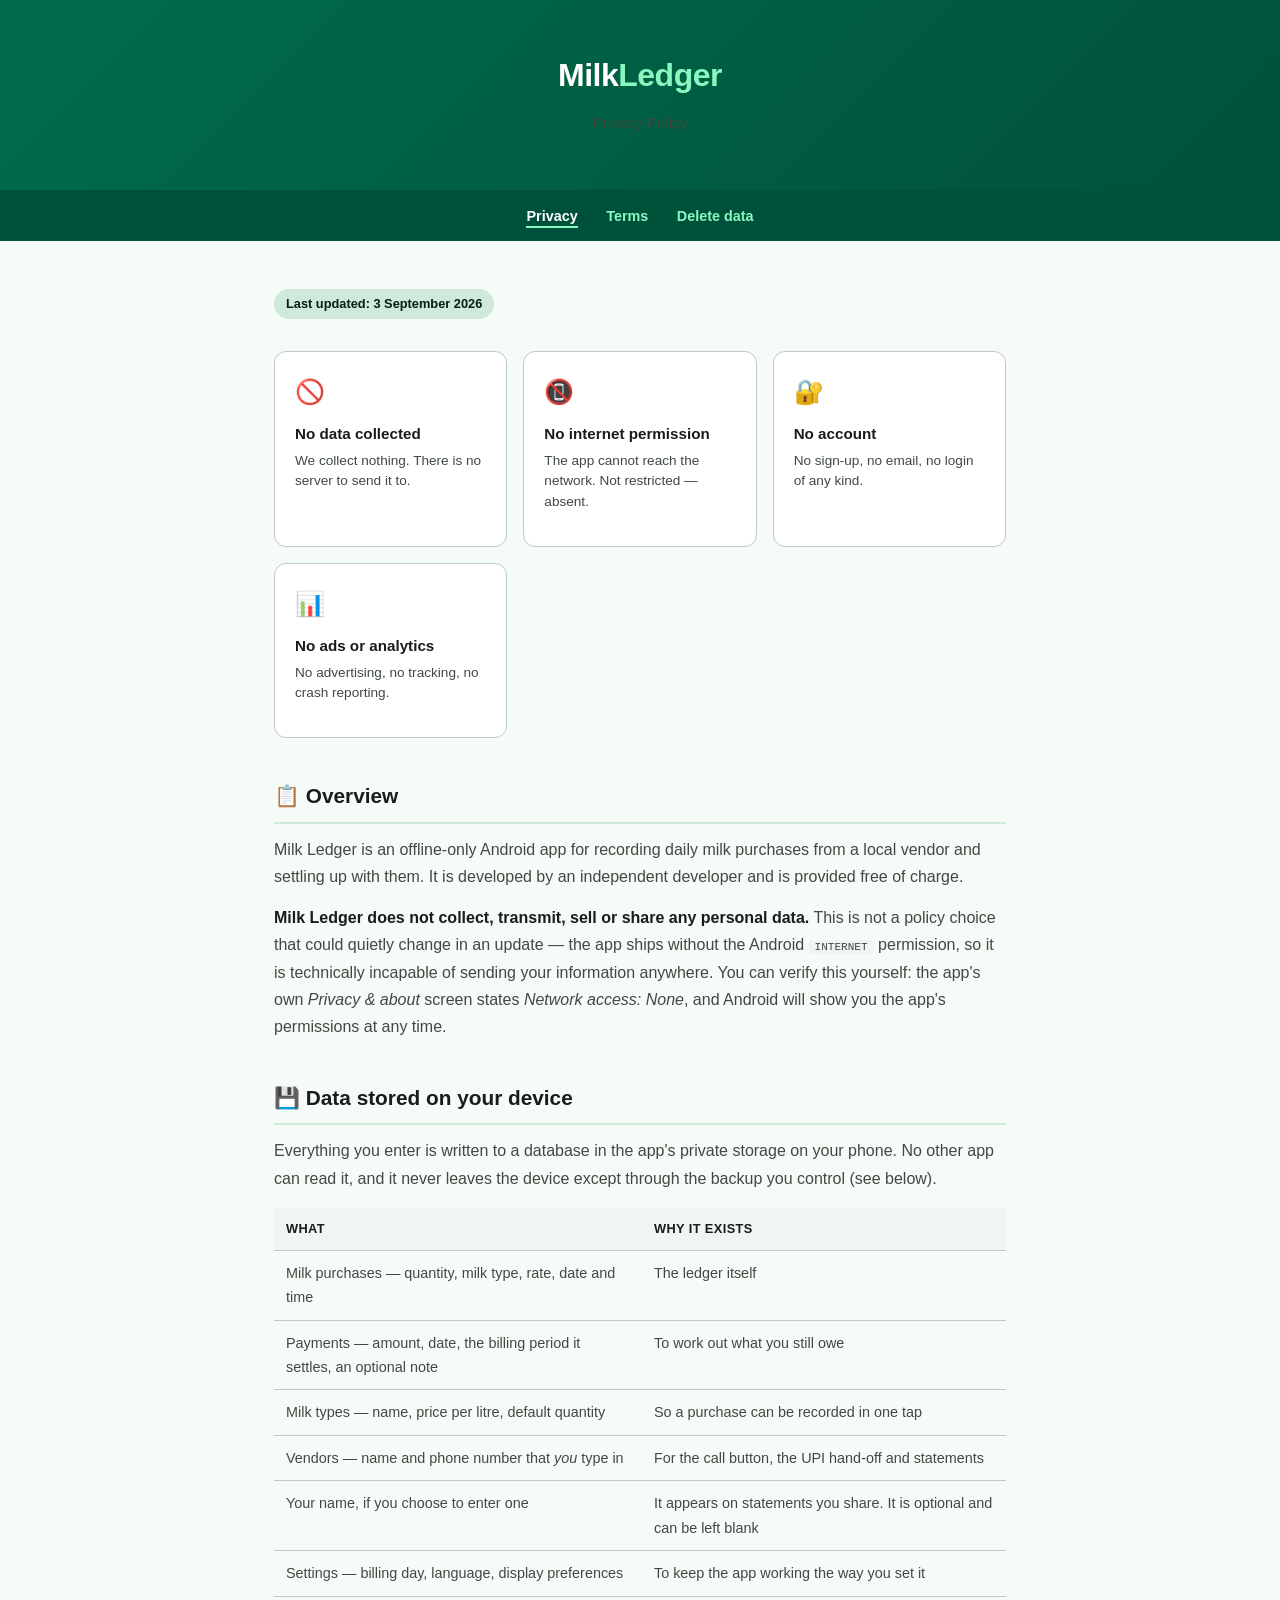
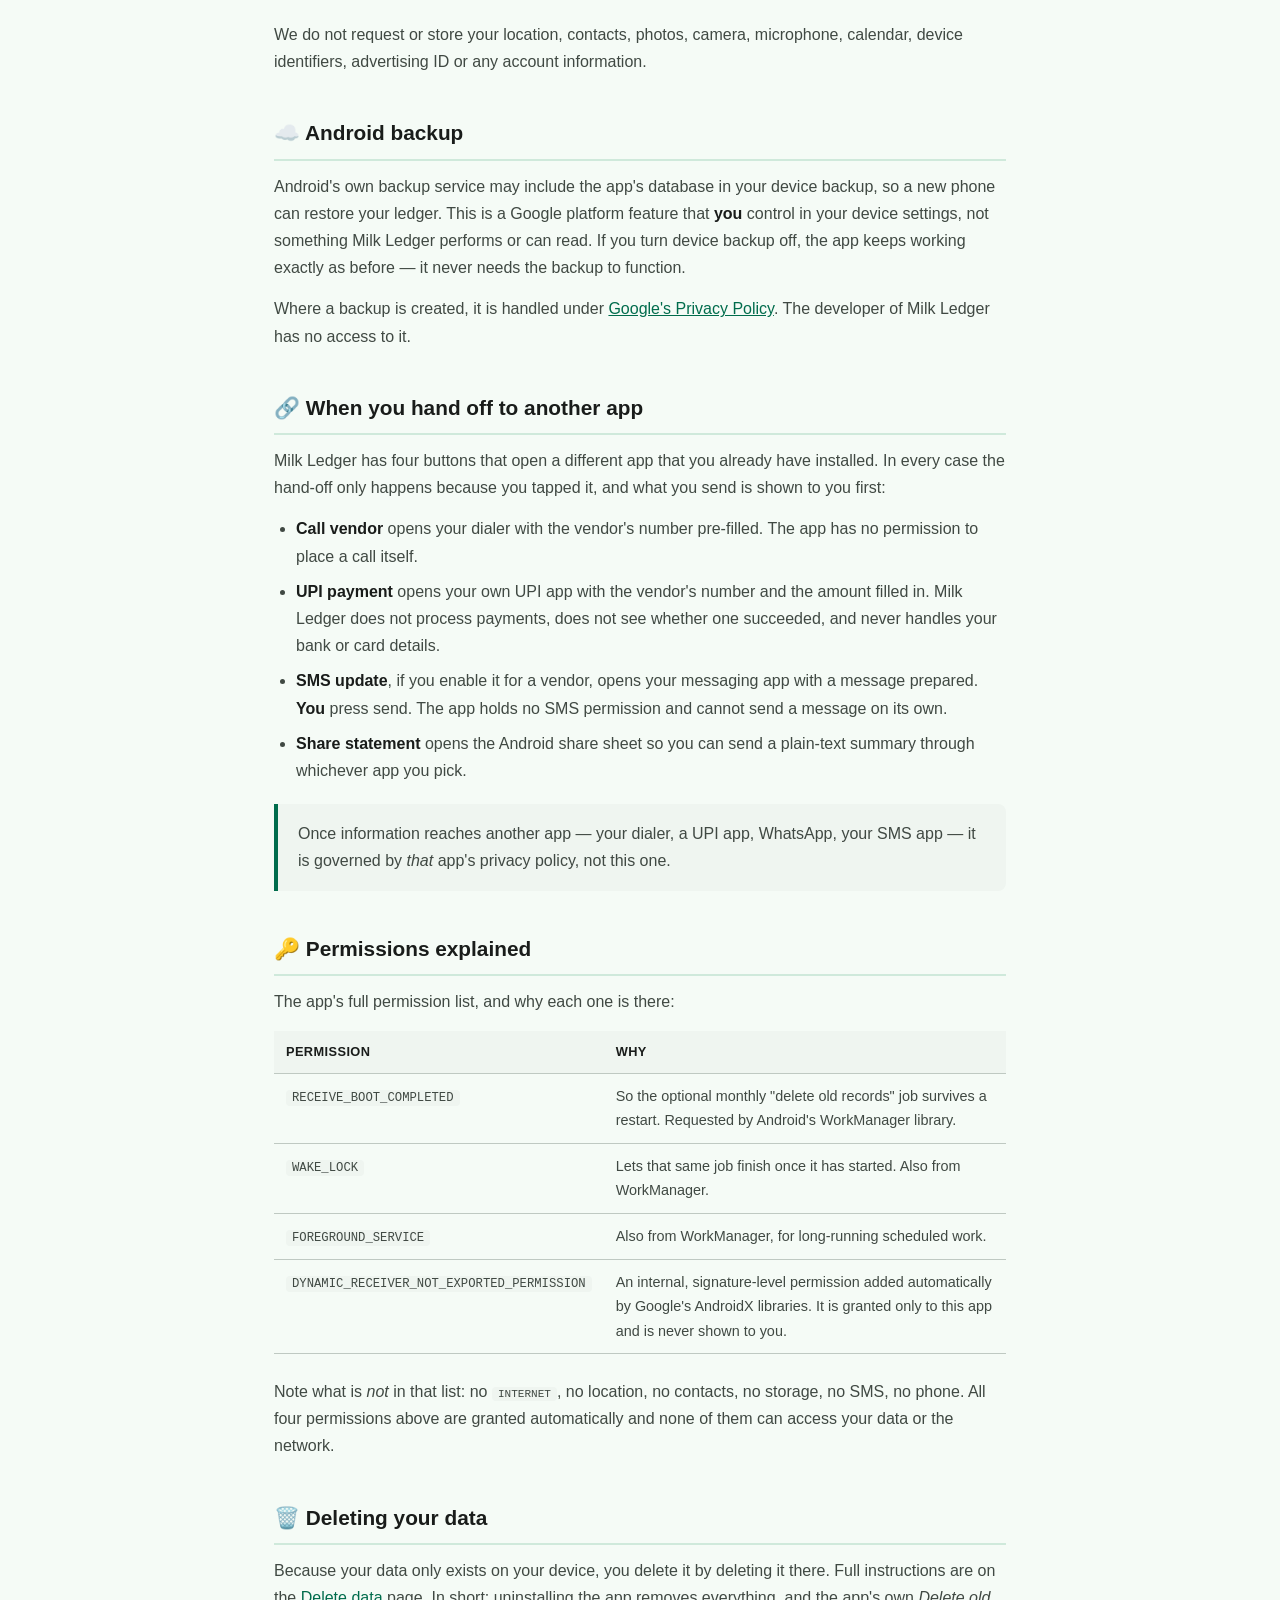
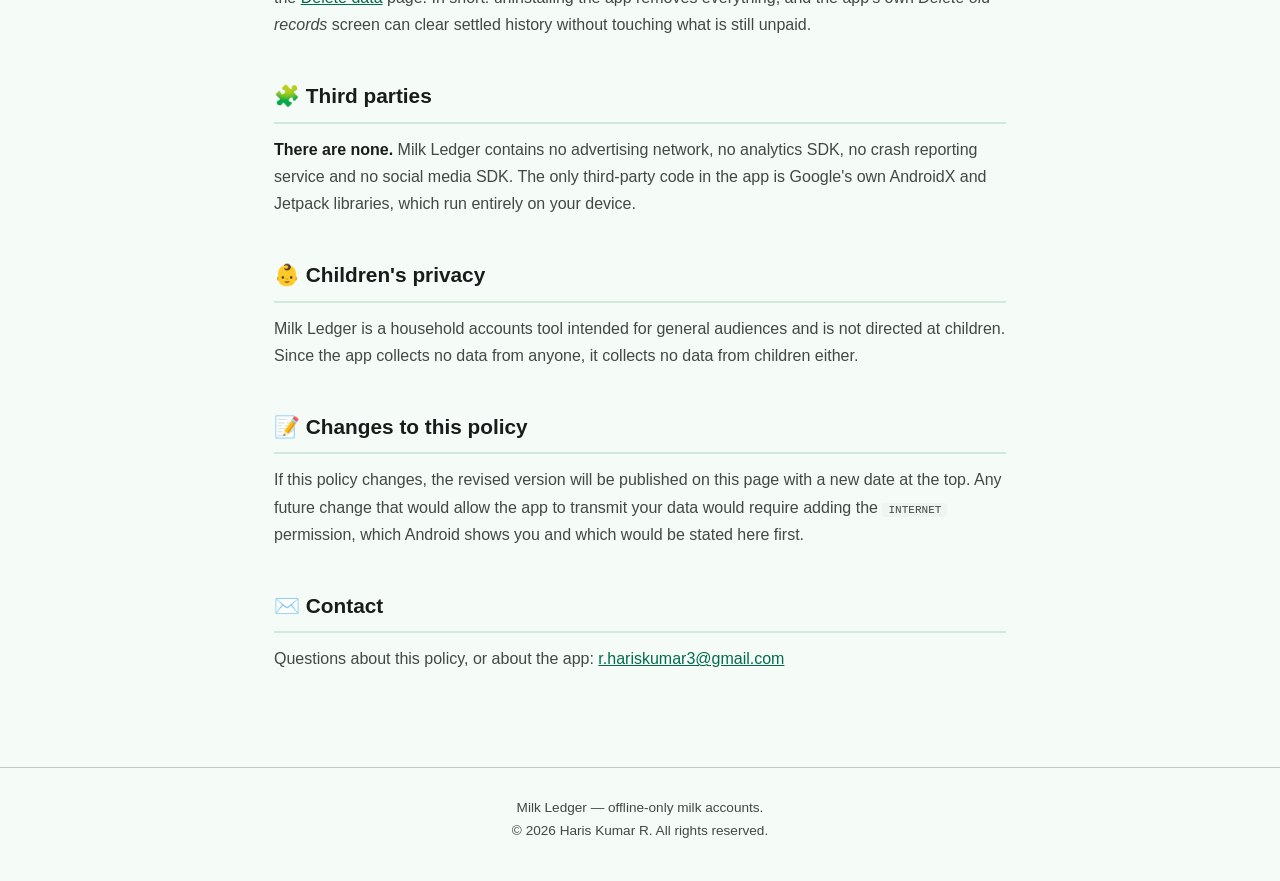
==== index.html @ dab8d7bb "Privacy policy, terms and data-deletion pages for Milk Ledger Plain HTML for GitHub Pages, in the ap" ====
<!DOCTYPE html>
<html lang="en">
<head>
  <meta charset="UTF-8" />
  <meta name="viewport" content="width=device-width, initial-scale=1.0" />
  <title>Privacy Policy — Milk Ledger</title>
  <meta name="description" content="Privacy policy for Milk Ledger, an offline-only Android app for tracking daily milk purchases. No account, no internet permission, no data collection." />
  <link rel="stylesheet" href="_style.css" />
</head>
<body>

<header>
  <div class="logo">Milk<span>Ledger</span></div>
  <p>Privacy Policy</p>
</header>

<nav>
  <a href="./" aria-current="page">Privacy</a>
  <a href="./terms.html">Terms</a>
  <a href="./delete-data.html">Delete data</a>
</nav>

<main>
  <span class="updated">Last updated: 3 September 2026</span>

  <div class="summary-cards">
    <div class="card">
      <div class="icon">🚫</div>
      <h3>No data collected</h3>
      <p>We collect nothing. There is no server to send it to.</p>
    </div>
    <div class="card">
      <div class="icon">📵</div>
      <h3>No internet permission</h3>
      <p>The app cannot reach the network. Not restricted — absent.</p>
    </div>
    <div class="card">
      <div class="icon">🔐</div>
      <h3>No account</h3>
      <p>No sign-up, no email, no login of any kind.</p>
    </div>
    <div class="card">
      <div class="icon">📊</div>
      <h3>No ads or analytics</h3>
      <p>No advertising, no tracking, no crash reporting.</p>
    </div>
  </div>

  <h2>📋 Overview</h2>
  <p>
    Milk Ledger is an offline-only Android app for recording daily milk purchases from a local
    vendor and settling up with them. It is developed by an independent developer and is
    provided free of charge.
  </p>
  <p>
    <strong>Milk Ledger does not collect, transmit, sell or share any personal data.</strong>
    This is not a policy choice that could quietly change in an update — the app ships without
    the Android <code>INTERNET</code> permission, so it is technically incapable of sending your
    information anywhere. You can verify this yourself: the app's own
    <em>Privacy &amp; about</em> screen states <em>Network access: None</em>, and Android will
    show you the app's permissions at any time.
  </p>

  <h2>💾 Data stored on your device</h2>
  <p>
    Everything you enter is written to a database in the app's private storage on your phone.
    No other app can read it, and it never leaves the device except through the backup you
    control (see below).
  </p>
  <table>
    <thead>
      <tr><th>What</th><th>Why it exists</th></tr>
    </thead>
    <tbody>
      <tr><td>Milk purchases — quantity, milk type, rate, date and time</td><td>The ledger itself</td></tr>
      <tr><td>Payments — amount, date, the billing period it settles, an optional note</td><td>To work out what you still owe</td></tr>
      <tr><td>Milk types — name, price per litre, default quantity</td><td>So a purchase can be recorded in one tap</td></tr>
      <tr><td>Vendors — name and phone number that <em>you</em> type in</td><td>For the call button, the UPI hand-off and statements</td></tr>
      <tr><td>Your name, if you choose to enter one</td><td>It appears on statements you share. It is optional and can be left blank</td></tr>
      <tr><td>Settings — billing day, language, display preferences</td><td>To keep the app working the way you set it</td></tr>
    </tbody>
  </table>
  <p>
    We do not request or store your location, contacts, photos, camera, microphone, calendar,
    device identifiers, advertising ID or any account information.
  </p>

  <h2>☁️ Android backup</h2>
  <p>
    Android's own backup service may include the app's database in your device backup, so a new
    phone can restore your ledger. This is a Google platform feature that <strong>you</strong>
    control in your device settings, not something Milk Ledger performs or can read. If you turn
    device backup off, the app keeps working exactly as before — it never needs the backup to
    function.
  </p>
  <p>
    Where a backup is created, it is handled under
    <a href="https://policies.google.com/privacy">Google's Privacy Policy</a>. The developer of
    Milk Ledger has no access to it.
  </p>

  <h2>🔗 When you hand off to another app</h2>
  <p>
    Milk Ledger has four buttons that open a different app that you already have installed. In
    every case the hand-off only happens because you tapped it, and what you send is shown to
    you first:
  </p>
  <ul>
    <li><strong>Call vendor</strong> opens your dialer with the vendor's number pre-filled. The app has no permission to place a call itself.</li>
    <li><strong>UPI payment</strong> opens your own UPI app with the vendor's number and the amount filled in. Milk Ledger does not process payments, does not see whether one succeeded, and never handles your bank or card details.</li>
    <li><strong>SMS update</strong>, if you enable it for a vendor, opens your messaging app with a message prepared. <strong>You</strong> press send. The app holds no SMS permission and cannot send a message on its own.</li>
    <li><strong>Share statement</strong> opens the Android share sheet so you can send a plain-text summary through whichever app you pick.</li>
  </ul>
  <div class="callout">
    <p>
      Once information reaches another app — your dialer, a UPI app, WhatsApp, your SMS app —
      it is governed by <em>that</em> app's privacy policy, not this one.
    </p>
  </div>

  <h2>🔑 Permissions explained</h2>
  <p>The app's full permission list, and why each one is there:</p>
  <table>
    <thead>
      <tr><th>Permission</th><th>Why</th></tr>
    </thead>
    <tbody>
      <tr>
        <td><code>RECEIVE_BOOT_COMPLETED</code></td>
        <td>So the optional monthly "delete old records" job survives a restart. Requested by Android's WorkManager library.</td>
      </tr>
      <tr>
        <td><code>WAKE_LOCK</code></td>
        <td>Lets that same job finish once it has started. Also from WorkManager.</td>
      </tr>
      <tr>
        <td><code>FOREGROUND_SERVICE</code></td>
        <td>Also from WorkManager, for long-running scheduled work.</td>
      </tr>
      <tr>
        <td><code>DYNAMIC_RECEIVER_NOT_EXPORTED_PERMISSION</code></td>
        <td>An internal, signature-level permission added automatically by Google's AndroidX libraries. It is granted only to this app and is never shown to you.</td>
      </tr>
    </tbody>
  </table>
  <p>
    Note what is <em>not</em> in that list: no <code>INTERNET</code>, no location, no contacts,
    no storage, no SMS, no phone. All four permissions above are granted automatically and none
    of them can access your data or the network.
  </p>

  <h2>🗑️ Deleting your data</h2>
  <p>
    Because your data only exists on your device, you delete it by deleting it there. Full
    instructions are on the <a href="./delete-data.html">Delete data</a> page. In short:
    uninstalling the app removes everything, and the app's own <em>Delete old records</em>
    screen can clear settled history without touching what is still unpaid.
  </p>

  <h2>🧩 Third parties</h2>
  <p>
    <strong>There are none.</strong> Milk Ledger contains no advertising network, no analytics
    SDK, no crash reporting service and no social media SDK. The only third-party code in the
    app is Google's own AndroidX and Jetpack libraries, which run entirely on your device.
  </p>

  <h2>👶 Children's privacy</h2>
  <p>
    Milk Ledger is a household accounts tool intended for general audiences and is not directed
    at children. Since the app collects no data from anyone, it collects no data from children
    either.
  </p>

  <h2>📝 Changes to this policy</h2>
  <p>
    If this policy changes, the revised version will be published on this page with a new date
    at the top. Any future change that would allow the app to transmit your data would require
    adding the <code>INTERNET</code> permission, which Android shows you and which would be
    stated here first.
  </p>

  <h2>✉️ Contact</h2>
  <p>
    Questions about this policy, or about the app: <a href="mailto:r.hariskumar3@gmail.com">r.hariskumar3@gmail.com</a>
  </p>
</main>

<footer>
  Milk Ledger — offline-only milk accounts.<br />
  © 2026 Haris Kumar R. All rights reserved.
</footer>

</body>
</html>
---- _style.css ----
/* Shared styling for the Milk Ledger policy pages.
   Palette is the app's own, from design/tokens.md in the MilkLedger repo. */

*, *::before, *::after { box-sizing: border-box; margin: 0; padding: 0; }

:root {
  --primary: #006C4C;
  --primary-dark: #00513A;
  --primary-container: #89F8C0;
  --on-primary-container: #002114;
  --secondary-container: #CFE9DB;
  --surface: #F5FBF6;
  --surface-container: #EFF5F0;
  --on-surface: #191C1A;
  --on-surface-variant: #404943;
  --outline-variant: #BFC9C2;
}

body {
  font-family: -apple-system, BlinkMacSystemFont, "Segoe UI", Roboto, Helvetica, Arial, sans-serif;
  background: var(--surface);
  color: var(--on-surface);
  line-height: 1.7;
}

header {
  background: linear-gradient(135deg, var(--primary) 0%, var(--primary-dark) 100%);
  color: #fff;
  padding: 48px 24px 40px;
  text-align: center;
}

header .logo { font-size: 2rem; font-weight: 700; letter-spacing: -0.5px; }
header .logo span { color: var(--primary-container); }
header p { margin-top: 8px; font-size: 0.95rem; opacity: 0.9; }

nav {
  background: var(--primary-dark);
  text-align: center;
  padding: 12px 16px;
}
nav a {
  color: var(--primary-container);
  text-decoration: none;
  font-size: 0.9rem;
  font-weight: 600;
  margin: 0 12px;
  border-bottom: 2px solid transparent;
  padding-bottom: 2px;
}
nav a:hover, nav a[aria-current="page"] {
  color: #fff;
  border-bottom-color: var(--primary-container);
}

main { max-width: 780px; margin: 0 auto; padding: 48px 24px 80px; }

.updated {
  display: inline-block;
  background: var(--secondary-container);
  color: var(--on-primary-container);
  font-size: 0.8rem;
  font-weight: 600;
  padding: 4px 12px;
  border-radius: 20px;
  margin-bottom: 32px;
}

.summary-cards {
  display: grid;
  grid-template-columns: repeat(auto-fit, minmax(200px, 1fr));
  gap: 16px;
  margin-bottom: 40px;
}

.card {
  background: #fff;
  border: 1px solid var(--outline-variant);
  border-radius: 12px;
  padding: 20px;
}
.card .icon { font-size: 1.5rem; }
.card h3 { font-size: 0.95rem; margin: 8px 0 4px; }
.card p { font-size: 0.85rem; color: var(--on-surface-variant); line-height: 1.5; }

h2 {
  font-size: 1.3rem;
  margin: 40px 0 12px;
  padding-bottom: 8px;
  border-bottom: 2px solid var(--secondary-container);
}
h3 { font-size: 1rem; margin: 24px 0 8px; }
p { margin-bottom: 14px; color: var(--on-surface-variant); }
p strong, li strong { color: var(--on-surface); }

ul, ol { margin: 0 0 16px 22px; color: var(--on-surface-variant); }
li { margin-bottom: 8px; }

.callout {
  background: var(--surface-container);
  border-left: 4px solid var(--primary);
  border-radius: 0 8px 8px 0;
  padding: 16px 20px;
  margin: 20px 0;
}
.callout p:last-child { margin-bottom: 0; }

table {
  width: 100%;
  border-collapse: collapse;
  margin: 16px 0 24px;
  font-size: 0.9rem;
}
th, td {
  text-align: left;
  padding: 10px 12px;
  border-bottom: 1px solid var(--outline-variant);
  vertical-align: top;
}
th { background: var(--surface-container); font-size: 0.8rem; text-transform: uppercase; letter-spacing: 0.4px; }
td { color: var(--on-surface-variant); }
td code, p code {
  background: var(--surface-container);
  border-radius: 4px;
  padding: 1px 6px;
  font-size: 0.85em;
}

a { color: var(--primary); }

footer {
  border-top: 1px solid var(--outline-variant);
  text-align: center;
  padding: 28px 24px 40px;
  font-size: 0.85rem;
  color: var(--on-surface-variant);
}

@media (max-width: 520px) {
  header { padding: 36px 20px 30px; }
  main { padding: 32px 20px 60px; }
  table { font-size: 0.82rem; }
}
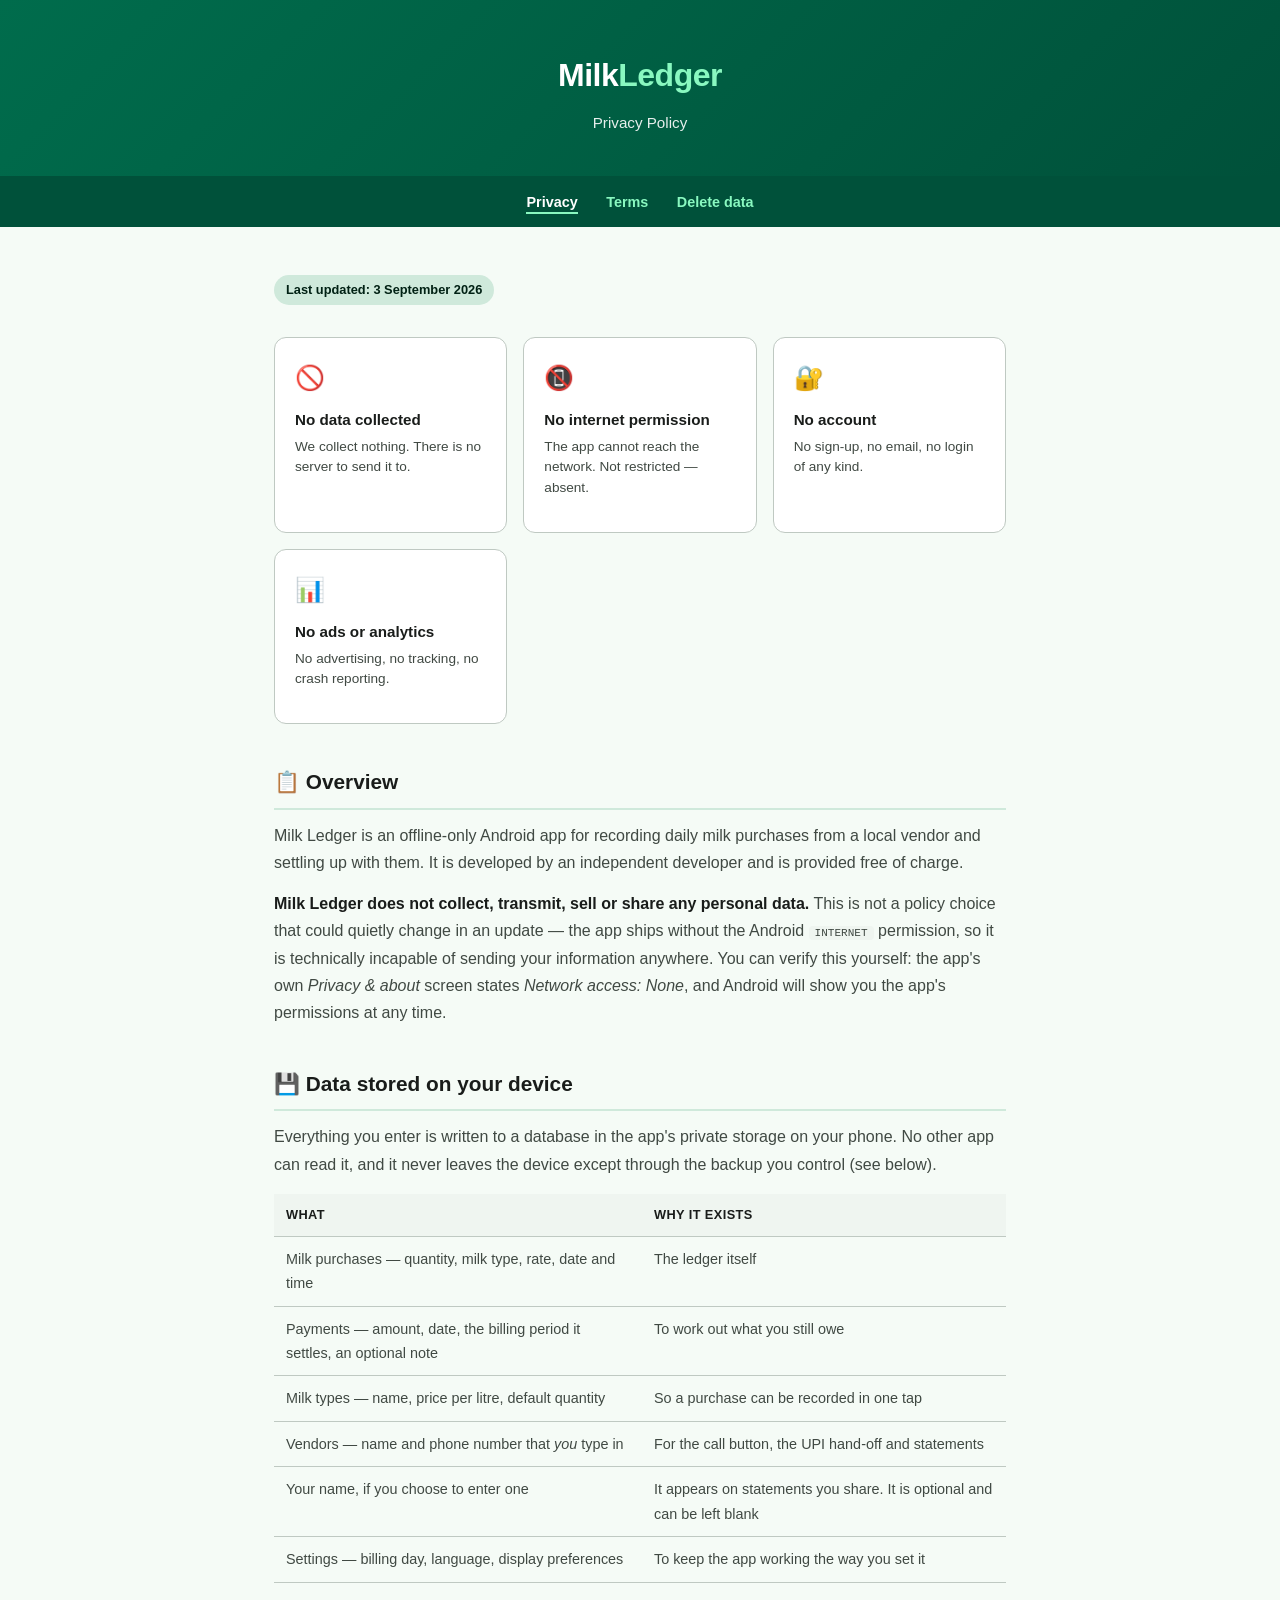
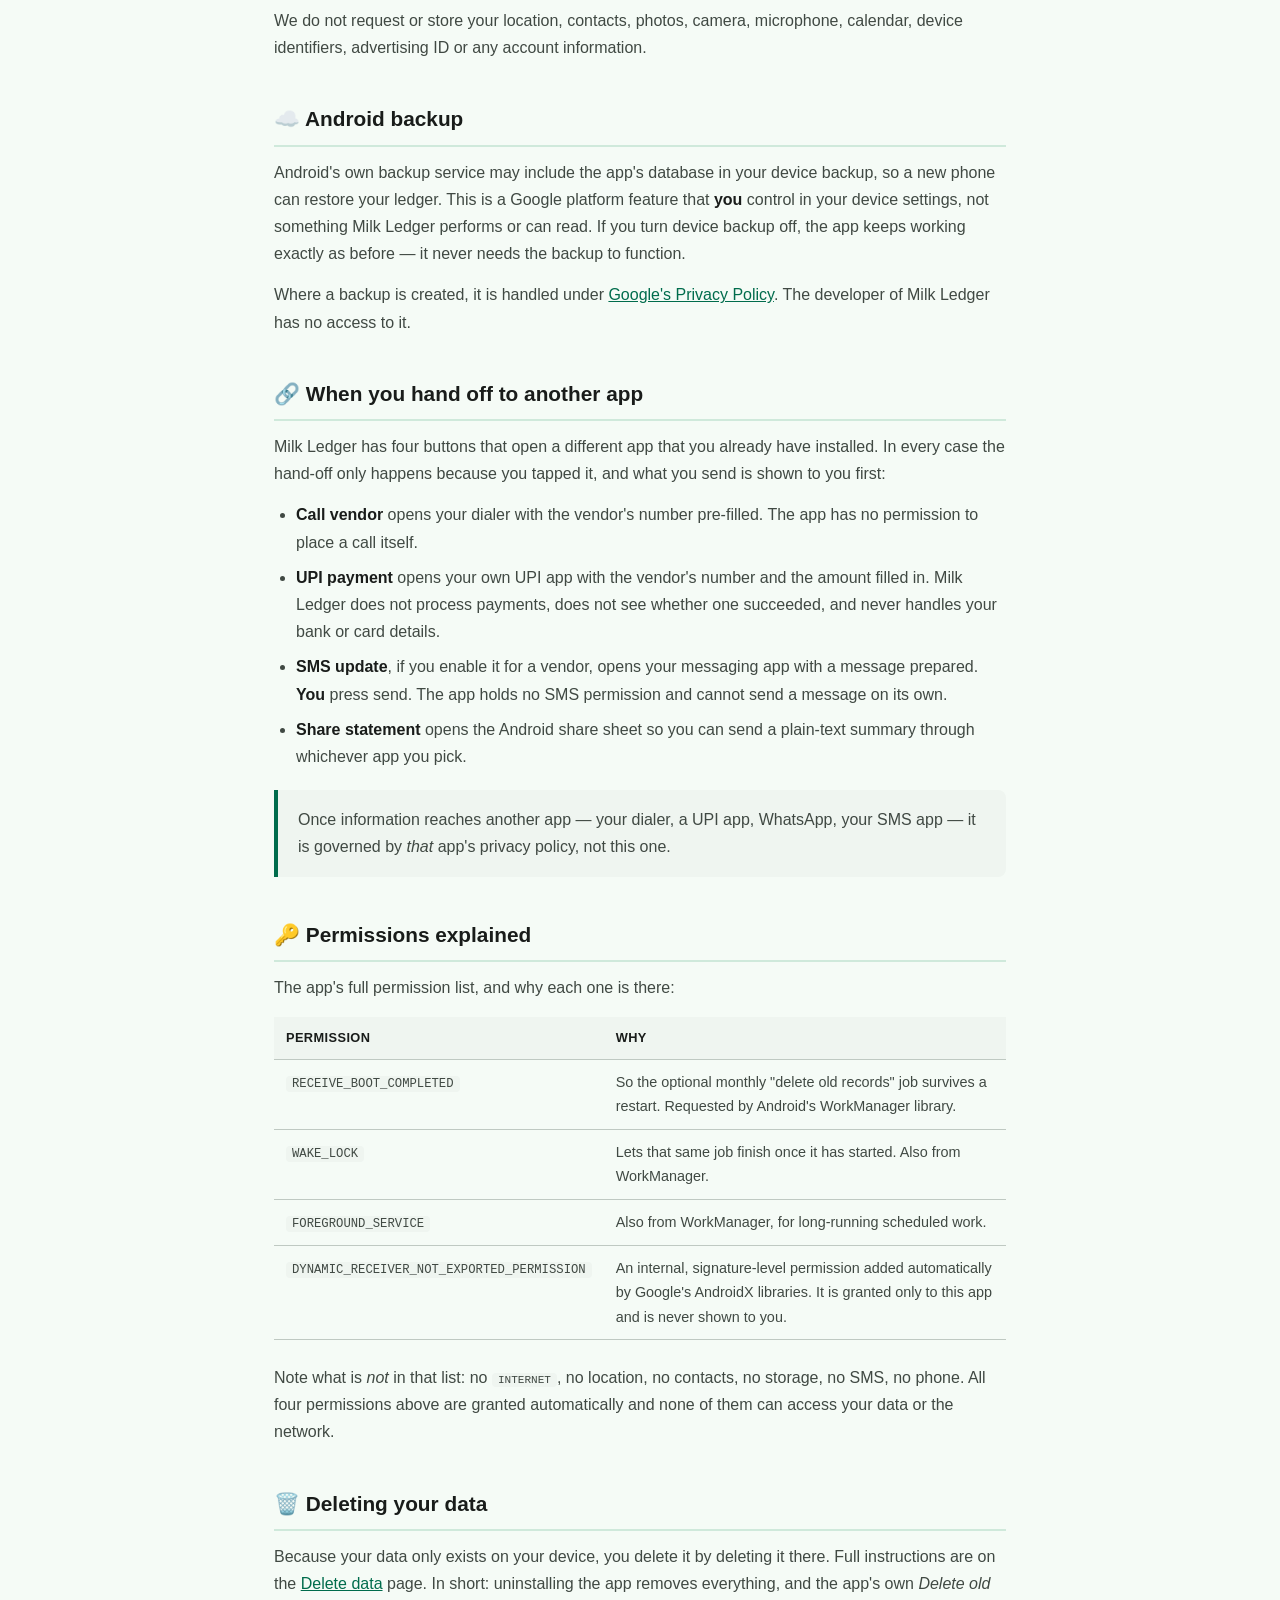
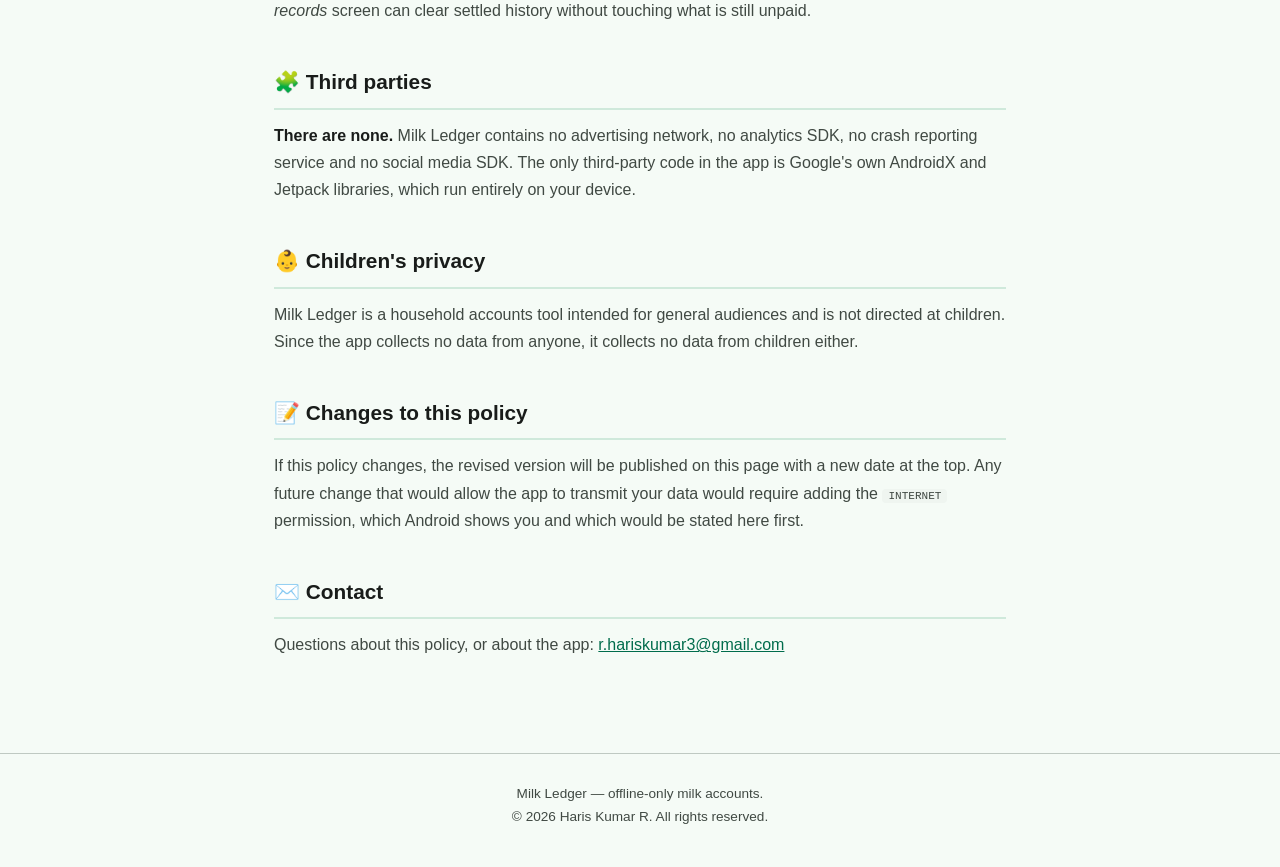
==== commit c2fd3853: "Give every page an h1 All three pages went straight to h2, or on the privacy page to h3, with the ti" ====
--- a/index.html
+++ b/index.html
@@ -5,13 +5,13 @@
   <meta name="viewport" content="width=device-width, initial-scale=1.0" />
   <title>Privacy Policy — Milk Ledger</title>
   <meta name="description" content="Privacy policy for Milk Ledger, an offline-only Android app for tracking daily milk purchases. No account, no internet permission, no data collection." />
-  <link rel="stylesheet" href="_style.css" />
+  <link rel="stylesheet" href="style.css" />
 </head>
 <body>
 
 <header>
   <div class="logo">Milk<span>Ledger</span></div>
-  <p>Privacy Policy</p>
+  <h1>Privacy Policy</h1>
 </header>
 
 <nav>
@@ -23,6 +23,7 @@
 <main>
   <span class="updated">Last updated: 3 September 2026</span>
 
+  <h2 class="visually-hidden">At a glance</h2>
   <div class="summary-cards">
     <div class="card">
       <div class="icon">🚫</div>
--- a/style.css
+++ b/style.css
@@ -0,0 +1,162 @@
+/* Shared styling for the Milk Ledger policy pages.
+   Palette is the app's own, from design/tokens.md in the MilkLedger repo. */
+
+*, *::before, *::after { box-sizing: border-box; margin: 0; padding: 0; }
+
+:root {
+  --primary: #006C4C;
+  --primary-dark: #00513A;
+  --primary-container: #89F8C0;
+  --on-primary-container: #002114;
+  --secondary-container: #CFE9DB;
+  --surface: #F5FBF6;
+  --surface-container: #EFF5F0;
+  --on-surface: #191C1A;
+  --on-surface-variant: #404943;
+  --outline-variant: #BFC9C2;
+}
+
+body {
+  font-family: -apple-system, BlinkMacSystemFont, "Segoe UI", Roboto, Helvetica, Arial, sans-serif;
+  background: var(--surface);
+  color: var(--on-surface);
+  line-height: 1.7;
+}
+
+header {
+  background: linear-gradient(135deg, var(--primary) 0%, var(--primary-dark) 100%);
+  color: #fff;
+  padding: 48px 24px 40px;
+  text-align: center;
+}
+
+header .logo { font-size: 2rem; font-weight: 700; letter-spacing: -0.5px; }
+header .logo span { color: var(--primary-container); }
+header h1 {
+  margin-top: 8px;
+  font-size: 0.95rem;
+  font-weight: 400;
+  opacity: 0.9;
+}
+
+/* A heading that is read but not seen. Not display:none, which hides it from
+   screen readers too, and not width:0, which collapses the text. */
+.visually-hidden {
+  position: absolute;
+  width: 1px;
+  height: 1px;
+  margin: -1px;
+  padding: 0;
+  overflow: hidden;
+  clip-path: inset(50%);
+  white-space: nowrap;
+  border: 0;
+}
+
+nav {
+  background: var(--primary-dark);
+  text-align: center;
+  padding: 12px 16px;
+}
+nav a {
+  color: var(--primary-container);
+  text-decoration: none;
+  font-size: 0.9rem;
+  font-weight: 600;
+  margin: 0 12px;
+  border-bottom: 2px solid transparent;
+  padding-bottom: 2px;
+}
+nav a:hover, nav a[aria-current="page"] {
+  color: #fff;
+  border-bottom-color: var(--primary-container);
+}
+
+main { max-width: 780px; margin: 0 auto; padding: 48px 24px 80px; }
+
+.updated {
+  display: inline-block;
+  background: var(--secondary-container);
+  color: var(--on-primary-container);
+  font-size: 0.8rem;
+  font-weight: 600;
+  padding: 4px 12px;
+  border-radius: 20px;
+  margin-bottom: 32px;
+}
+
+.summary-cards {
+  display: grid;
+  grid-template-columns: repeat(auto-fit, minmax(200px, 1fr));
+  gap: 16px;
+  margin-bottom: 40px;
+}
+
+.card {
+  background: #fff;
+  border: 1px solid var(--outline-variant);
+  border-radius: 12px;
+  padding: 20px;
+}
+.card .icon { font-size: 1.5rem; }
+.card h3 { font-size: 0.95rem; margin: 8px 0 4px; }
+.card p { font-size: 0.85rem; color: var(--on-surface-variant); line-height: 1.5; }
+
+h2 {
+  font-size: 1.3rem;
+  margin: 40px 0 12px;
+  padding-bottom: 8px;
+  border-bottom: 2px solid var(--secondary-container);
+}
+h3 { font-size: 1rem; margin: 24px 0 8px; }
+p { margin-bottom: 14px; color: var(--on-surface-variant); }
+p strong, li strong { color: var(--on-surface); }
+
+ul, ol { margin: 0 0 16px 22px; color: var(--on-surface-variant); }
+li { margin-bottom: 8px; }
+
+.callout {
+  background: var(--surface-container);
+  border-left: 4px solid var(--primary);
+  border-radius: 0 8px 8px 0;
+  padding: 16px 20px;
+  margin: 20px 0;
+}
+.callout p:last-child { margin-bottom: 0; }
+
+table {
+  width: 100%;
+  border-collapse: collapse;
+  margin: 16px 0 24px;
+  font-size: 0.9rem;
+}
+th, td {
+  text-align: left;
+  padding: 10px 12px;
+  border-bottom: 1px solid var(--outline-variant);
+  vertical-align: top;
+}
+th { background: var(--surface-container); font-size: 0.8rem; text-transform: uppercase; letter-spacing: 0.4px; }
+td { color: var(--on-surface-variant); }
+td code, p code {
+  background: var(--surface-container);
+  border-radius: 4px;
+  padding: 1px 6px;
+  font-size: 0.85em;
+}
+
+a { color: var(--primary); }
+
+footer {
+  border-top: 1px solid var(--outline-variant);
+  text-align: center;
+  padding: 28px 24px 40px;
+  font-size: 0.85rem;
+  color: var(--on-surface-variant);
+}
+
+@media (max-width: 520px) {
+  header { padding: 36px 20px 30px; }
+  main { padding: 32px 20px 60px; }
+  table { font-size: 0.82rem; }
+}
